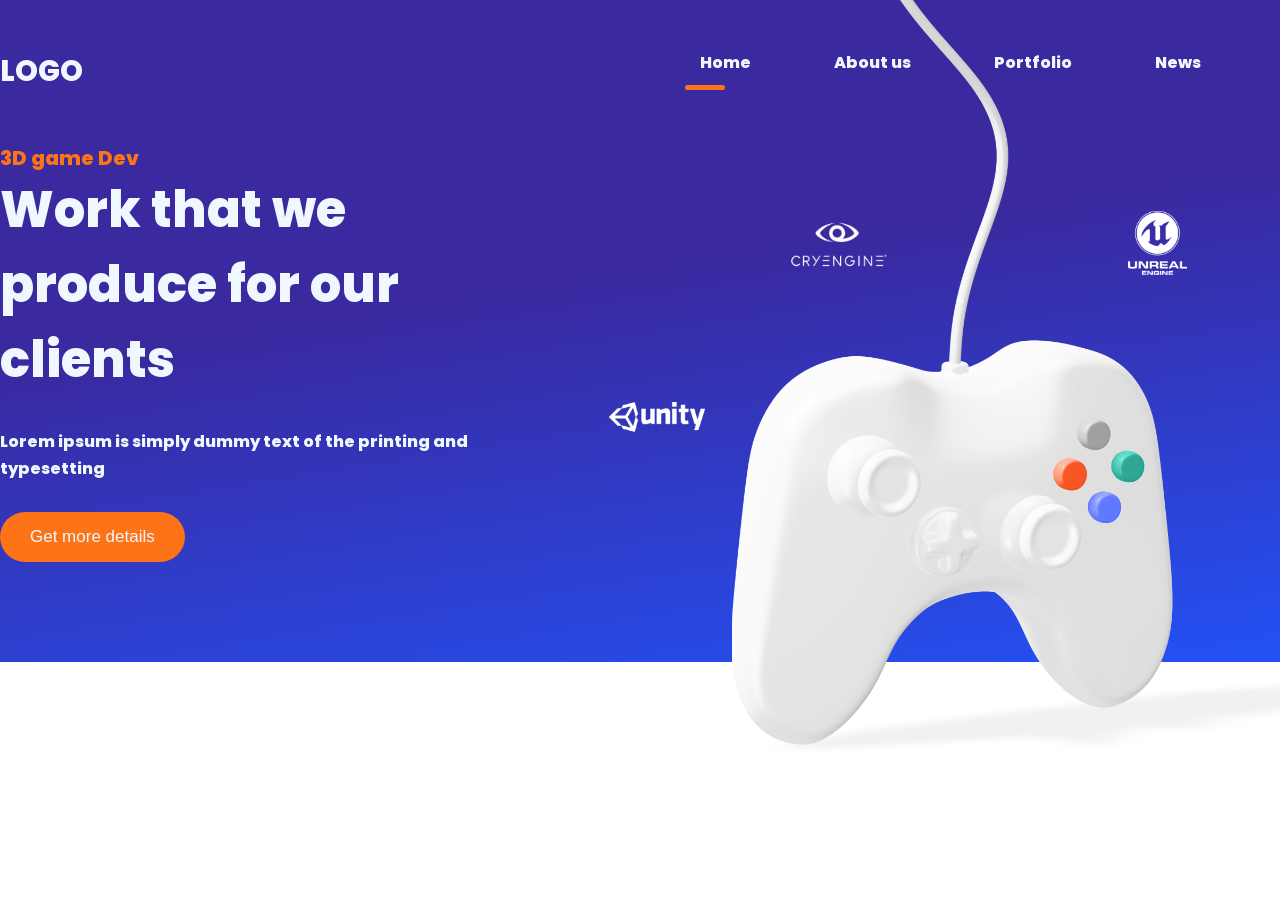
==== index.html @ d1fc51b1 "Gaming website rep" ====
<!DOCTYPE html>
<html lang="en">
<head>
    <meta charset="UTF-8">
    <meta name="viewport" content="width=device-width, initial-scale=1.0">
    <title>Games</title>
    <link rel="stylesheet" href="style/style.css">
</head>
<body>
    <div class="wrapper">
    <header class="container">
        <span class="logo"> logo </span>
        <nav>
            <ul>
                <li class="active"><a href="#">Home</a></li>
                <li><a href="#">About us</a></li>
                <li><a href="#">Portfolio</a></li>
                <li><a href="#">News </a></li>
                <li class="btn"><a href="#">Contacts</a></li>
            </ul>
        </nav>
    </header>

    <div class="hero container">
        <div class="hero--info">
            <h2>3D game Dev</h2>
            <h1>Work that we produce for our clients</h1>
            <p>Lorem ipsum is simply dummy text of the printing and typesetting</p>
            <button class="btn">Get more details</button>
        </div>
        <img src="style/img/joystick.svg" alt="">
    </div>
    </div>
</body>
</html>
---- style/style.css ----
@font-face {
  font-family: "Poppins";
  src: url("/style/fonts/Poppins-ExtraBold.ttf") format("woff2"),
       url("/style/fonts/Poppins-ExtraBold.ttf") format("woff");
}


* {
    margin: 0;
    padding: 0;
}

body {
    font-family: 'Poppins', sans-serif;
    font-weight: 400;
    color: aliceblue;
}

a {
    text-decoration: none;
}

img {
    max-width: 100%;
}

.wrapper {
    background: linear-gradient(171deg,rgba(58, 41, 159, 1) 43%, rgba(35, 81, 245, 1) 100%);
    width: 100%;
}

.container {
    width: 1400px;
    margin: 0 auto;
}

header {
    padding: 50px 0;
}

header .logo {
    text-transform: uppercase;
    font-size: 29px;
    font-weight: 800;
}

header nav {
    float: right;
    width: 50%;
}

header nav ul {
    list-style: none;
    display: flex;
    justify-content: space-between;
    z-index: 2;
    position: relative;
}

header nav ul li a {
    color: aliceblue;
}

header nav ul li.active::after {
    content: '';
    display: block;
    width: 40px;
    height: 5px;
    background: #fd7418;
    border-radius: 10px;
    position: relative;
    top: 10px;
    right: 15px;
}

header nav ul li:not(.active):not(.btn) a:hover {
    border-bottom: 5px solid #fd7418;
}

header nav ul li.btn a {
    background: #fd7418;
    padding: 9px 17px;
    border-radius: 5px;
    transition: all 350ms ease;
}

header nav ul li.btn a:hover {
    background: #b44901;
}

.hero {
    padding-bottom: 100px;
    position: relative;
    z-index: 1;
}

.hero--info {
    width: 530px;
}

.hero--info h2 {
    color: #fd7418;
    font-size: 20px;
    font-weight: 600;
}

.hero--info h1 {
    font-size: 50px;
    font-weight: 600;
}

.hero--info p {
    line-height: 170%;
    font-weight: 500;
    margin: 30px 0;
}

.hero--info .btn {
    background: #fd7418;
    color: aliceblue;
    border-radius: 50px;
    padding: 15px 30px;
    border: none;
    transition: all 500ms ease;
    font-size: 17px;
}

.hero--info .btn:hover {
    cursor: pointer;
    transform: scale(1.1);
}

.hero img {
    position: absolute;
    top: -150px;
    right: 0;
}
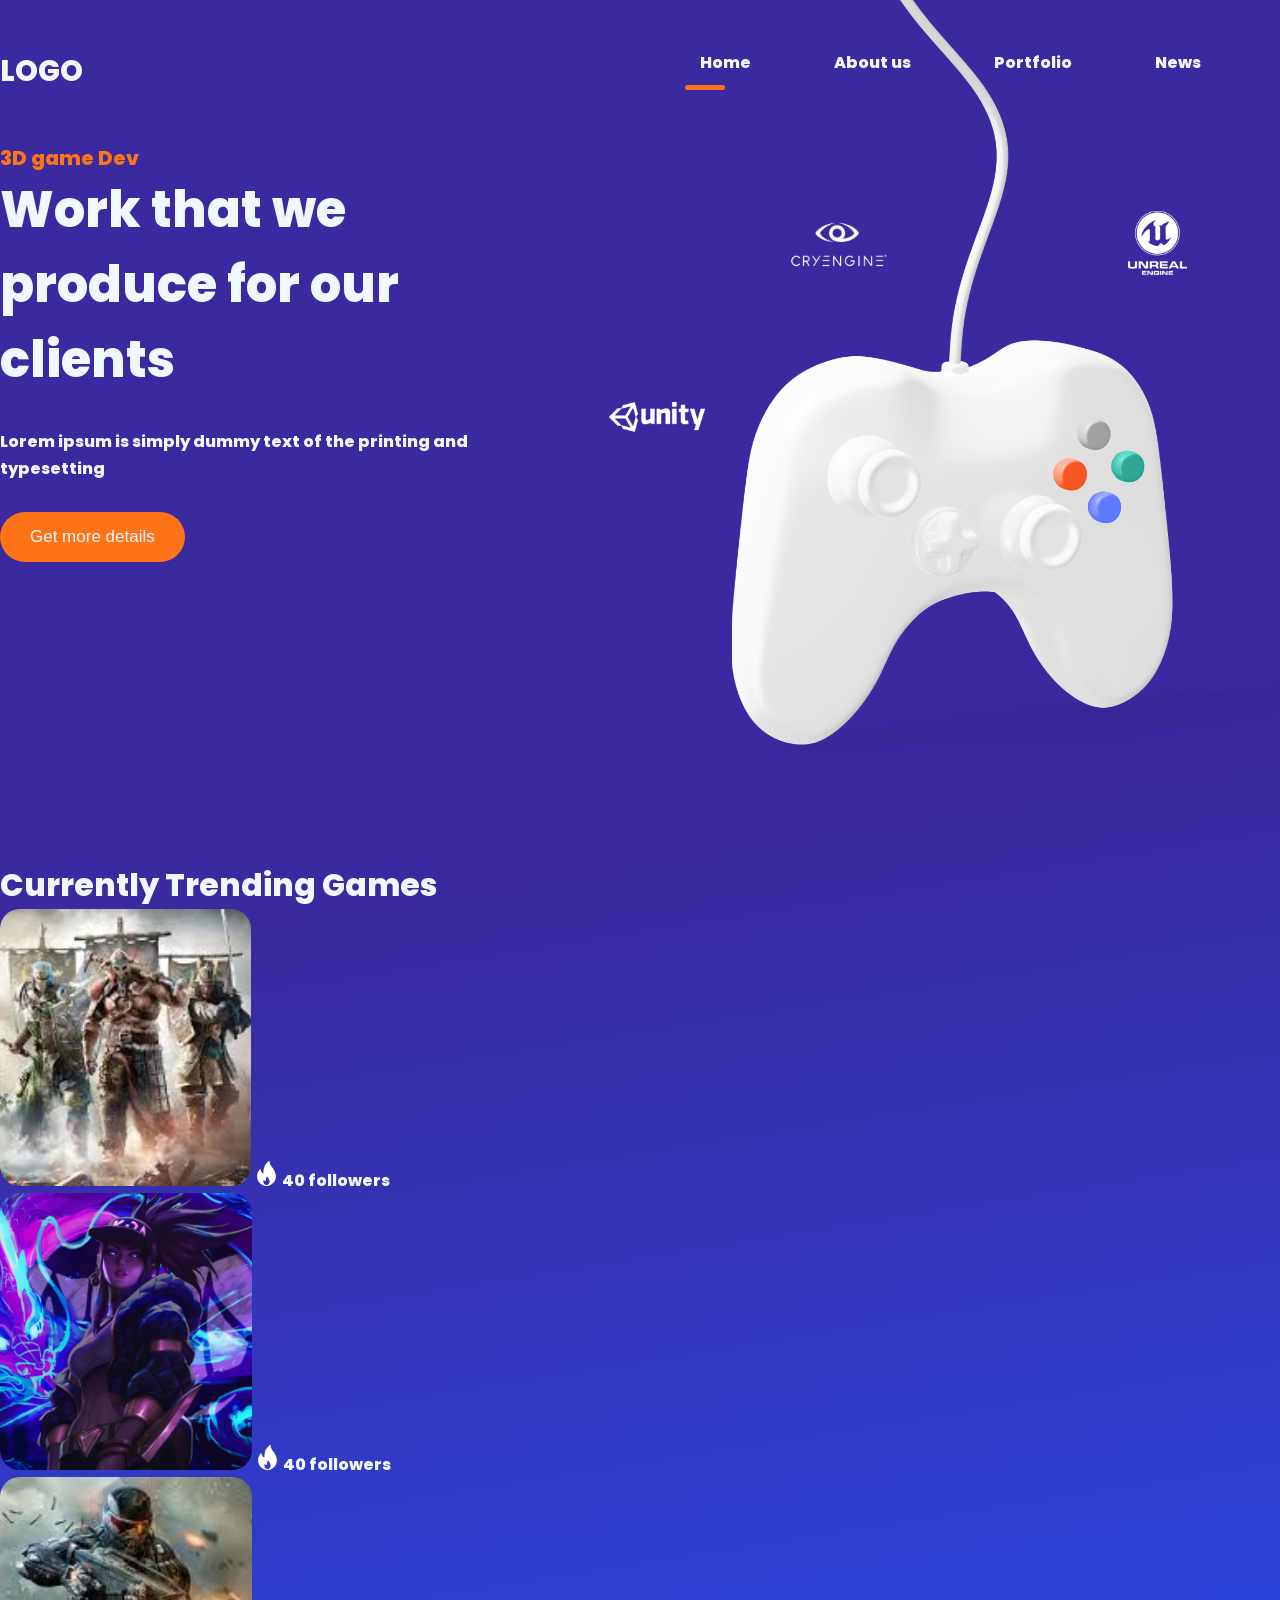
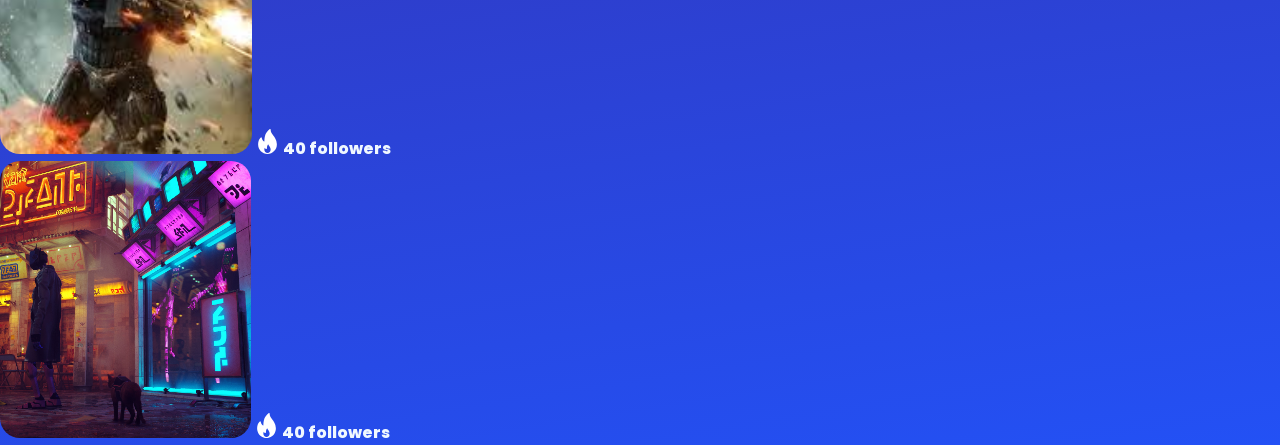
==== commit 160e13c4: "добавила вторую секцию с карточками игр" ====
--- a/index.html
+++ b/index.html
@@ -30,6 +30,30 @@
         </div>
         <img src="style/img/joystick.svg" alt="">
     </div>
+
+    <div class="container trending">
+        <a href="#" class="see-all"> SEE ALL</a>
+        <h3>Currently Trending Games</h3>
+
+        <div class="games">
+            <div class="block">
+                <img src="style/img/Rectangle 23.svg" alt="">
+                <span><img src="style/img/fire 1.svg" alt=""> 40 followers</span>
+            </div>
+            <div class="block">
+                <img src="style/img/Rectangle 24.svg" alt="">
+                <span><img src="style/img/fire 1.svg" alt=""> 40 followers</span>
+            </div>
+            <div class="block">
+                <img src="style/img/Rectangle 25.svg" alt="">
+                <span><img src="style/img/fire 1.svg" alt=""> 40 followers</span>
+            </div>
+            <div class="block">
+                <img src="style/img/Rectangle 26.svg" alt="">
+                <span><img src="style/img/fire 1.svg" alt=""> 40 followers</span>
+            </div>
+        </div>
+    </div>
     </div>
 </body>
 </html>
--- a/style/style.css
+++ b/style/style.css
@@ -27,6 +27,7 @@
 .wrapper {
     background: linear-gradient(171deg,rgba(58, 41, 159, 1) 43%, rgba(35, 81, 245, 1) 100%);
     width: 100%;
+    
 }
 
 .container {
@@ -134,4 +135,24 @@
     position: absolute;
     top: -150px;
     right: 0;
+}
+
+/*секция с карточками игр*/
+
+.trending {
+    padding-top: 200px;
+}
+
+.trending h3 {
+    font-weight: 600;
+    font-size: 31px;
+}
+
+.trending .see-all {
+    color: aliceblue;
+    background: #25211D;
+    border-radius: 5px;
+    padding: 12px 23px;
+    float: right;
+    display: block;
 }
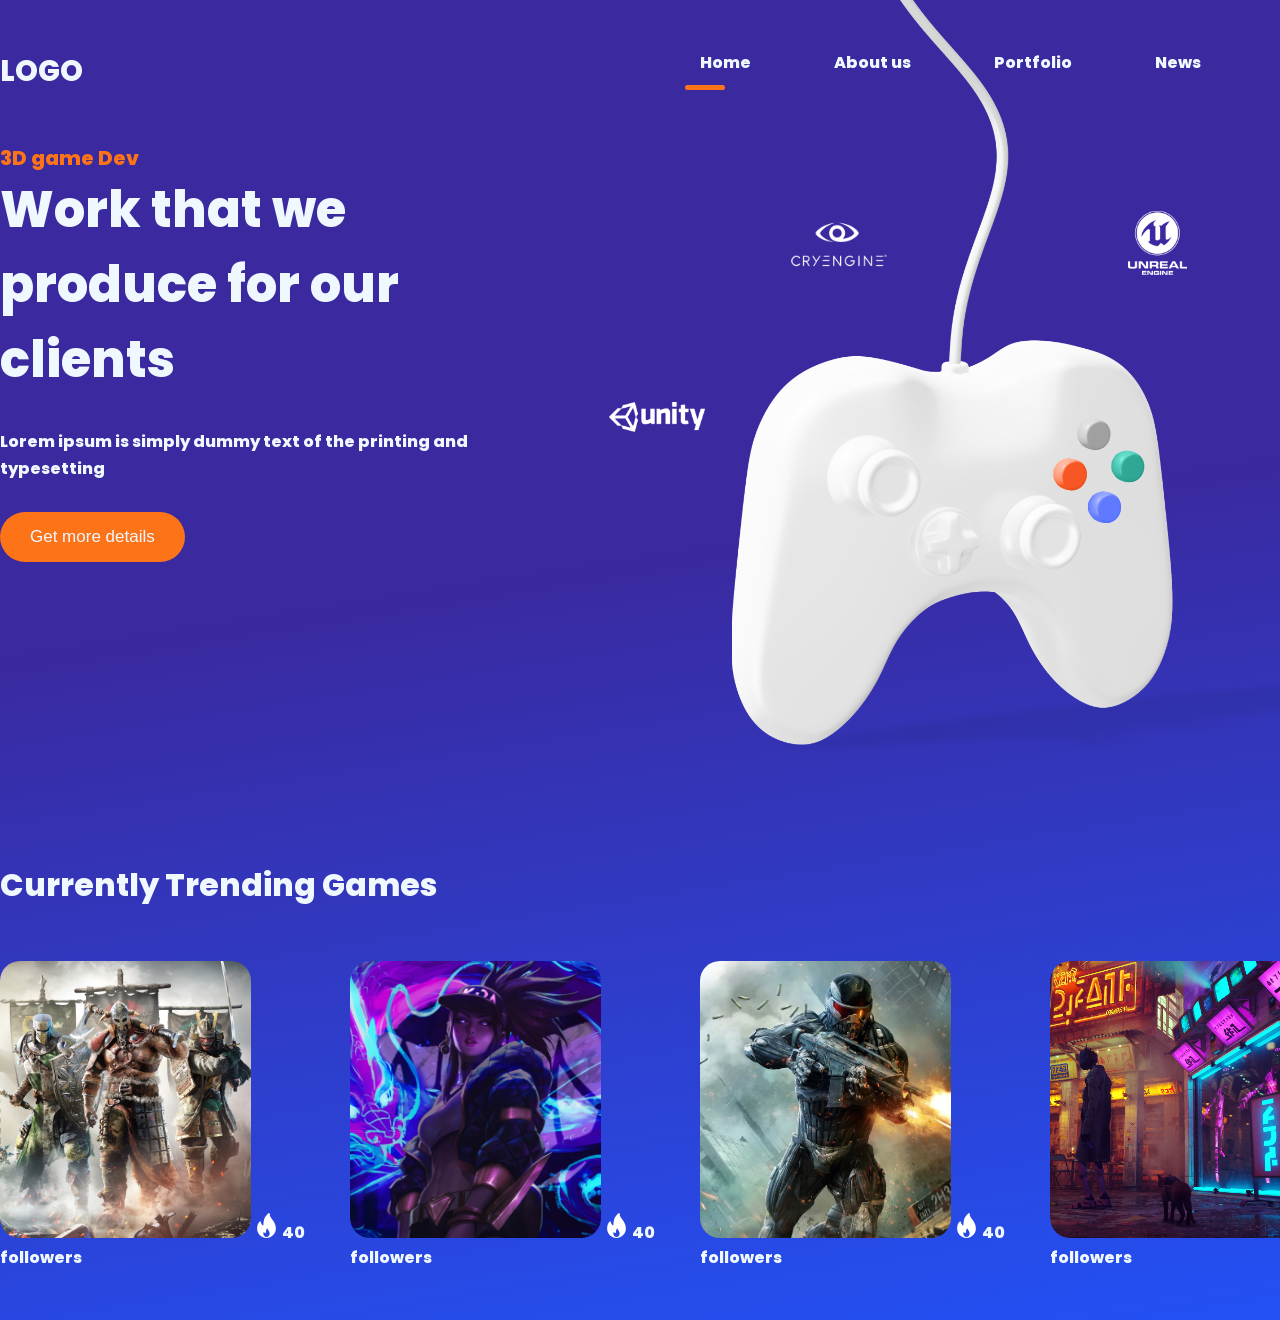
==== commit 224daac4: "заменила два изображения на качественные, задала фиксированый размер имг. сделала кнопку полупрозрач" ====
--- a/index.html
+++ b/index.html
@@ -37,19 +37,19 @@
 
         <div class="games">
             <div class="block">
-                <img src="style/img/Rectangle 23.svg" alt="">
+                <img src="style/img/for-honor-video-game-new-5k-ih-2932x2932.jpg" alt="" class="images">
                 <span><img src="style/img/fire 1.svg" alt=""> 40 followers</span>
             </div>
             <div class="block">
-                <img src="style/img/Rectangle 24.svg" alt="">
+                <img src="style/img/Rectangle 24.svg" alt=" "class="images">
                 <span><img src="style/img/fire 1.svg" alt=""> 40 followers</span>
             </div>
             <div class="block">
-                <img src="style/img/Rectangle 25.svg" alt="">
+                <img src="style/img/i.png" alt="" class="images">
                 <span><img src="style/img/fire 1.svg" alt=""> 40 followers</span>
             </div>
             <div class="block">
-                <img src="style/img/Rectangle 26.svg" alt="">
+                <img src="style/img/Rectangle 26.svg" alt="" class="images">
                 <span><img src="style/img/fire 1.svg" alt=""> 40 followers</span>
             </div>
         </div>
--- a/style/style.css
+++ b/style/style.css
@@ -1,7 +1,7 @@
 @font-face {
   font-family: "Poppins";
-  src: url("/style/fonts/Poppins-ExtraBold.ttf") format("woff2"),
-       url("/style/fonts/Poppins-ExtraBold.ttf") format("woff");
+  src: url("./fonts/Poppins-ExtraBold.ttf") format("truetype"),
+       url("./fonts/Poppins-ExtraBold.ttf") format("truetype");
 }
 
 
@@ -20,8 +20,15 @@
     text-decoration: none;
 }
 
-img {
+/*img {
     max-width: 100%;
+}*/
+
+.images {
+    width: 251px;
+    height: 277px;
+    object-fit: cover;
+    border-radius: 20px;
 }
 
 .wrapper {
@@ -150,9 +157,21 @@
 
 .trending .see-all {
     color: aliceblue;
-    background: #25211D;
-    border-radius: 5px;
+    background: rgba(255, 255, 255, 0.164);
+    border-radius: 9px;
     padding: 12px 23px;
     float: right;
     display: block;
+    transition: all 500ms;
+}
+
+.trending .see-all:hover {
+    transform: scale(1.1);
+}
+
+.trending .games {
+    display: flex;
+    justify-content: space-between;
+    width: 100%;
+    padding: 50px 0;
 }
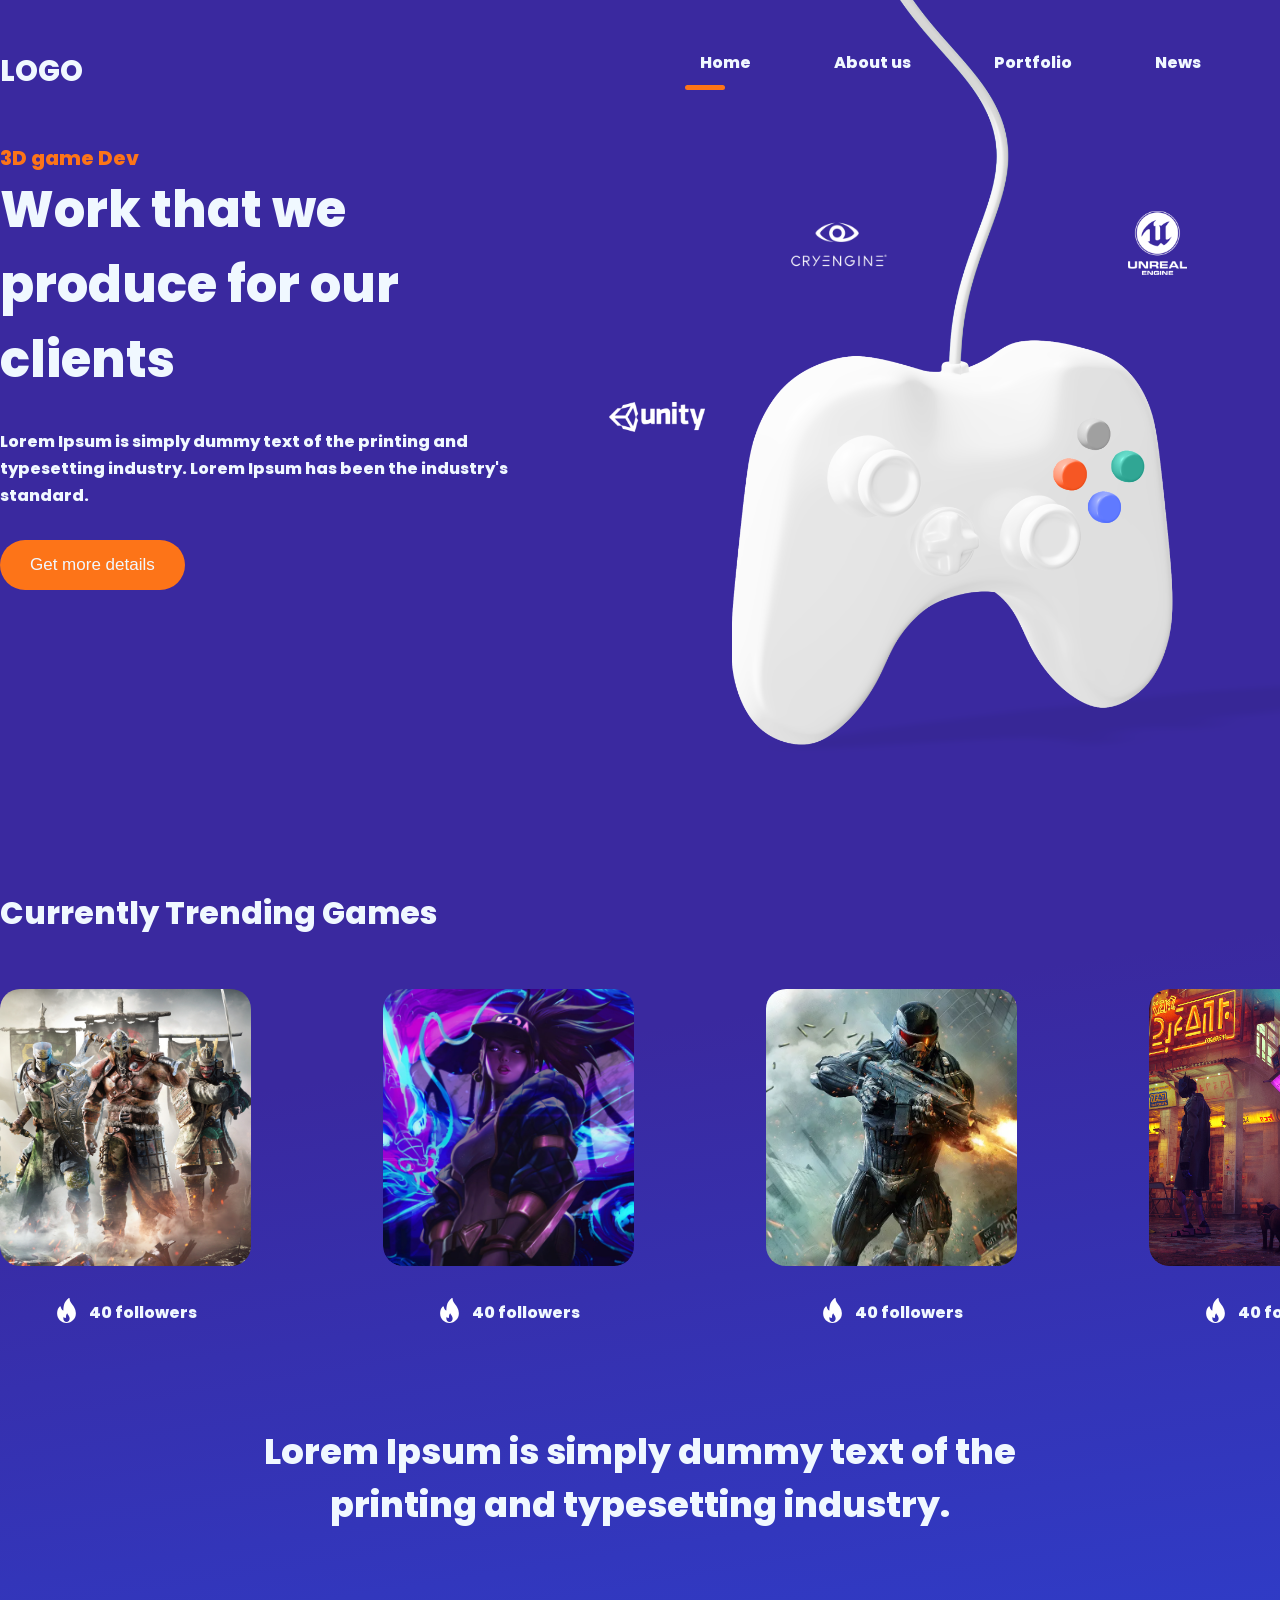
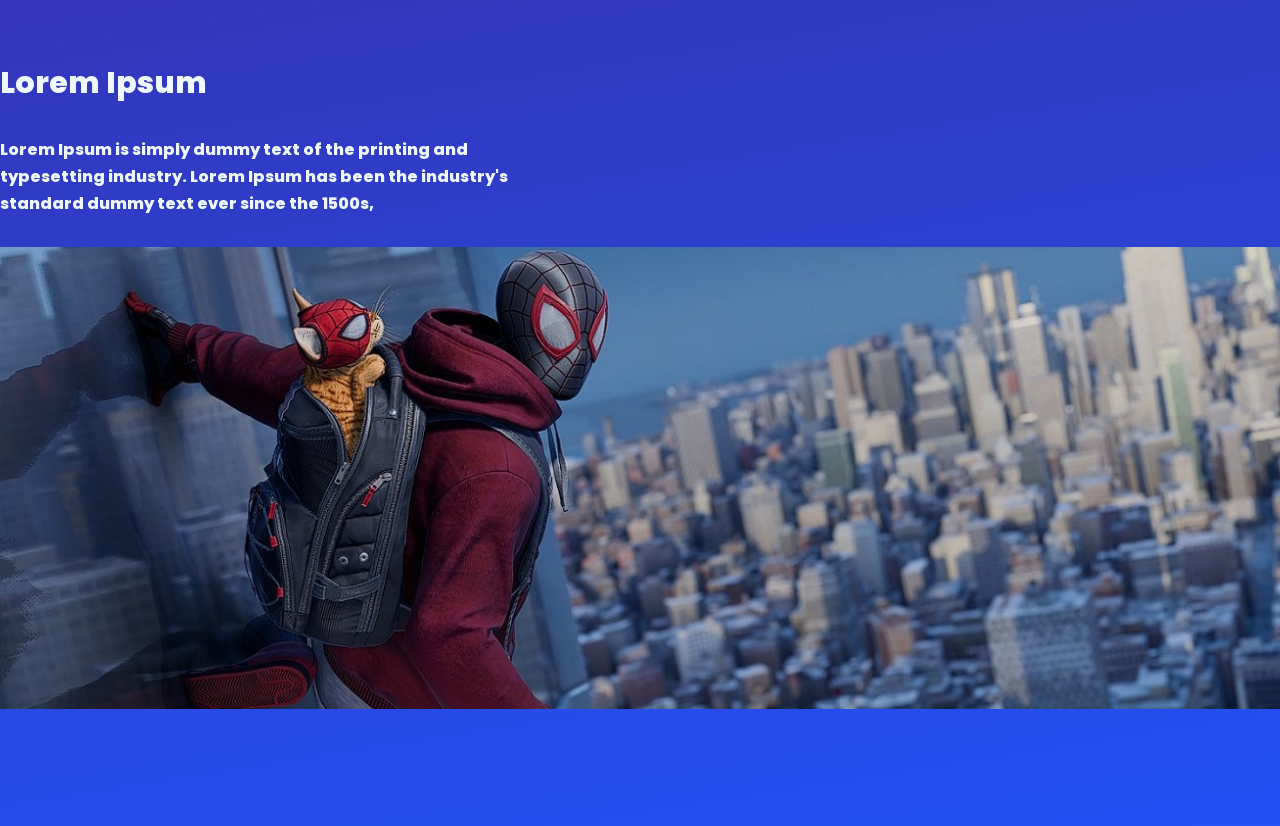
==== commit 06945820: "добавила секцию с большим изображением" ====
--- a/index.html
+++ b/index.html
@@ -25,7 +25,7 @@
         <div class="hero--info">
             <h2>3D game Dev</h2>
             <h1>Work that we produce for our clients</h1>
-            <p>Lorem ipsum is simply dummy text of the printing and typesetting</p>
+            <p>Lorem Ipsum is simply dummy text of the printing and typesetting industry. Lorem Ipsum has been the industry's standard.</p>
             <button class="btn">Get more details</button>
         </div>
         <img src="style/img/joystick.svg" alt="">
@@ -54,6 +54,16 @@
             </div>
         </div>
     </div>
+
+    <div class="container big-text">
+        <p>Lorem Ipsum is simply dummy text of the printing and typesetting industry.</p>
+    </div>
+
+    <div class="container banner">
+        <h3>Lorem Ipsum</h3>
+        <p>Lorem Ipsum is simply dummy text of the printing and typesetting industry. Lorem Ipsum has been the industry's standard dummy text ever since the 1500s,</p>
+        <img src="style/img/484778_HZEhsL5qXp_spider.jpg" alt="">
+    </div>
     </div>
 </body>
 </html>
--- a/style/style.css
+++ b/style/style.css
@@ -174,4 +174,48 @@
     justify-content: space-between;
     width: 100%;
     padding: 50px 0;
+}
+
+.trending .games span {
+    display: block;
+    text-align: center;
+    margin-top: 20px;
+}
+
+.trending .games span img{
+    position: relative;
+    top: 5px;
+    margin-right: 7px;
+}
+
+.big-text {
+    padding: 50px 0;
+    font-size: 35px;
+    font-weight: 600;
+    text-align: center;
+    width: 800px;
+}
+
+.banner {
+    padding: 80px 0;
+}
+
+.banner h3 {
+    font-size: 30px;
+    font-weight: 600;
+    margin-bottom: 30px;
+}
+
+.banner p {
+    line-height: 170%;
+    margin-bottom: 30px;
+    width: 550px;
+}
+
+.banner img {
+    width: 100%;
+    height: 462px;
+    object-fit: cover;
+    margin-bottom: 30px;
+    object-position: center 17%;
 }
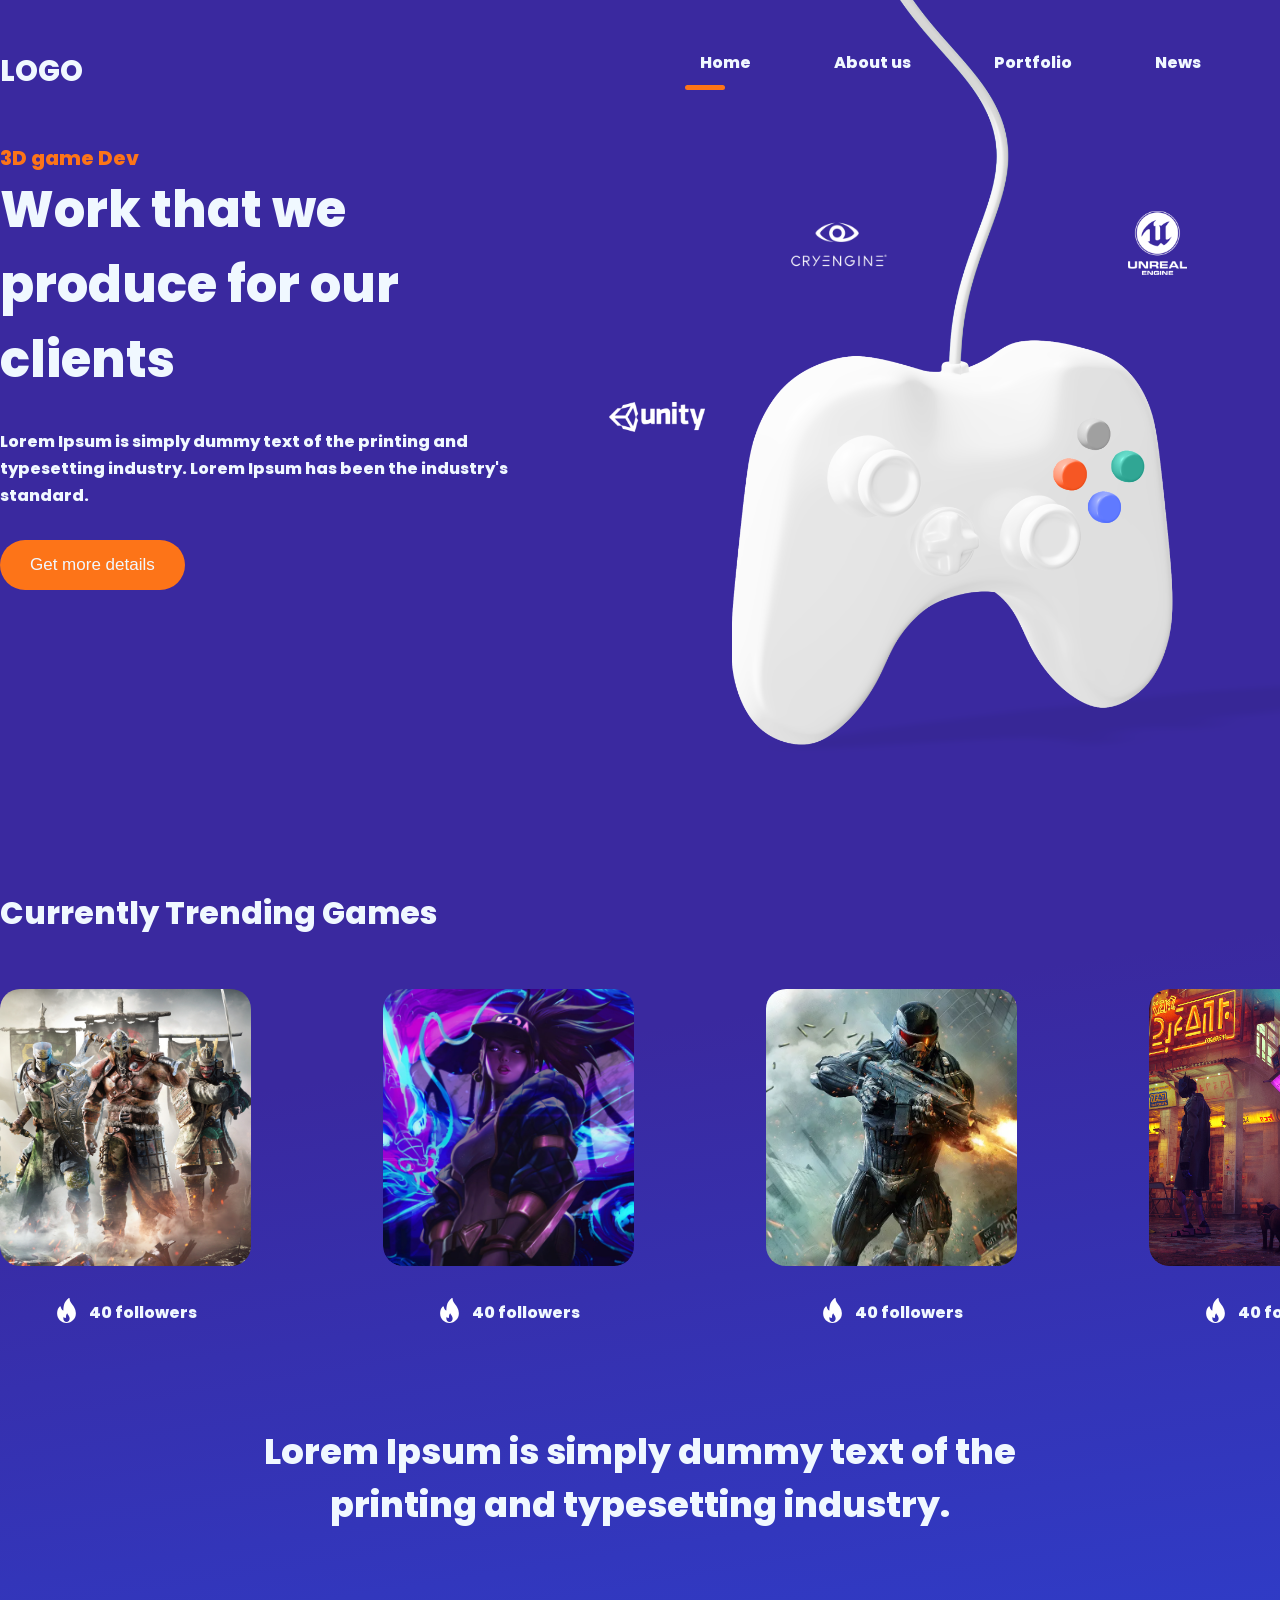
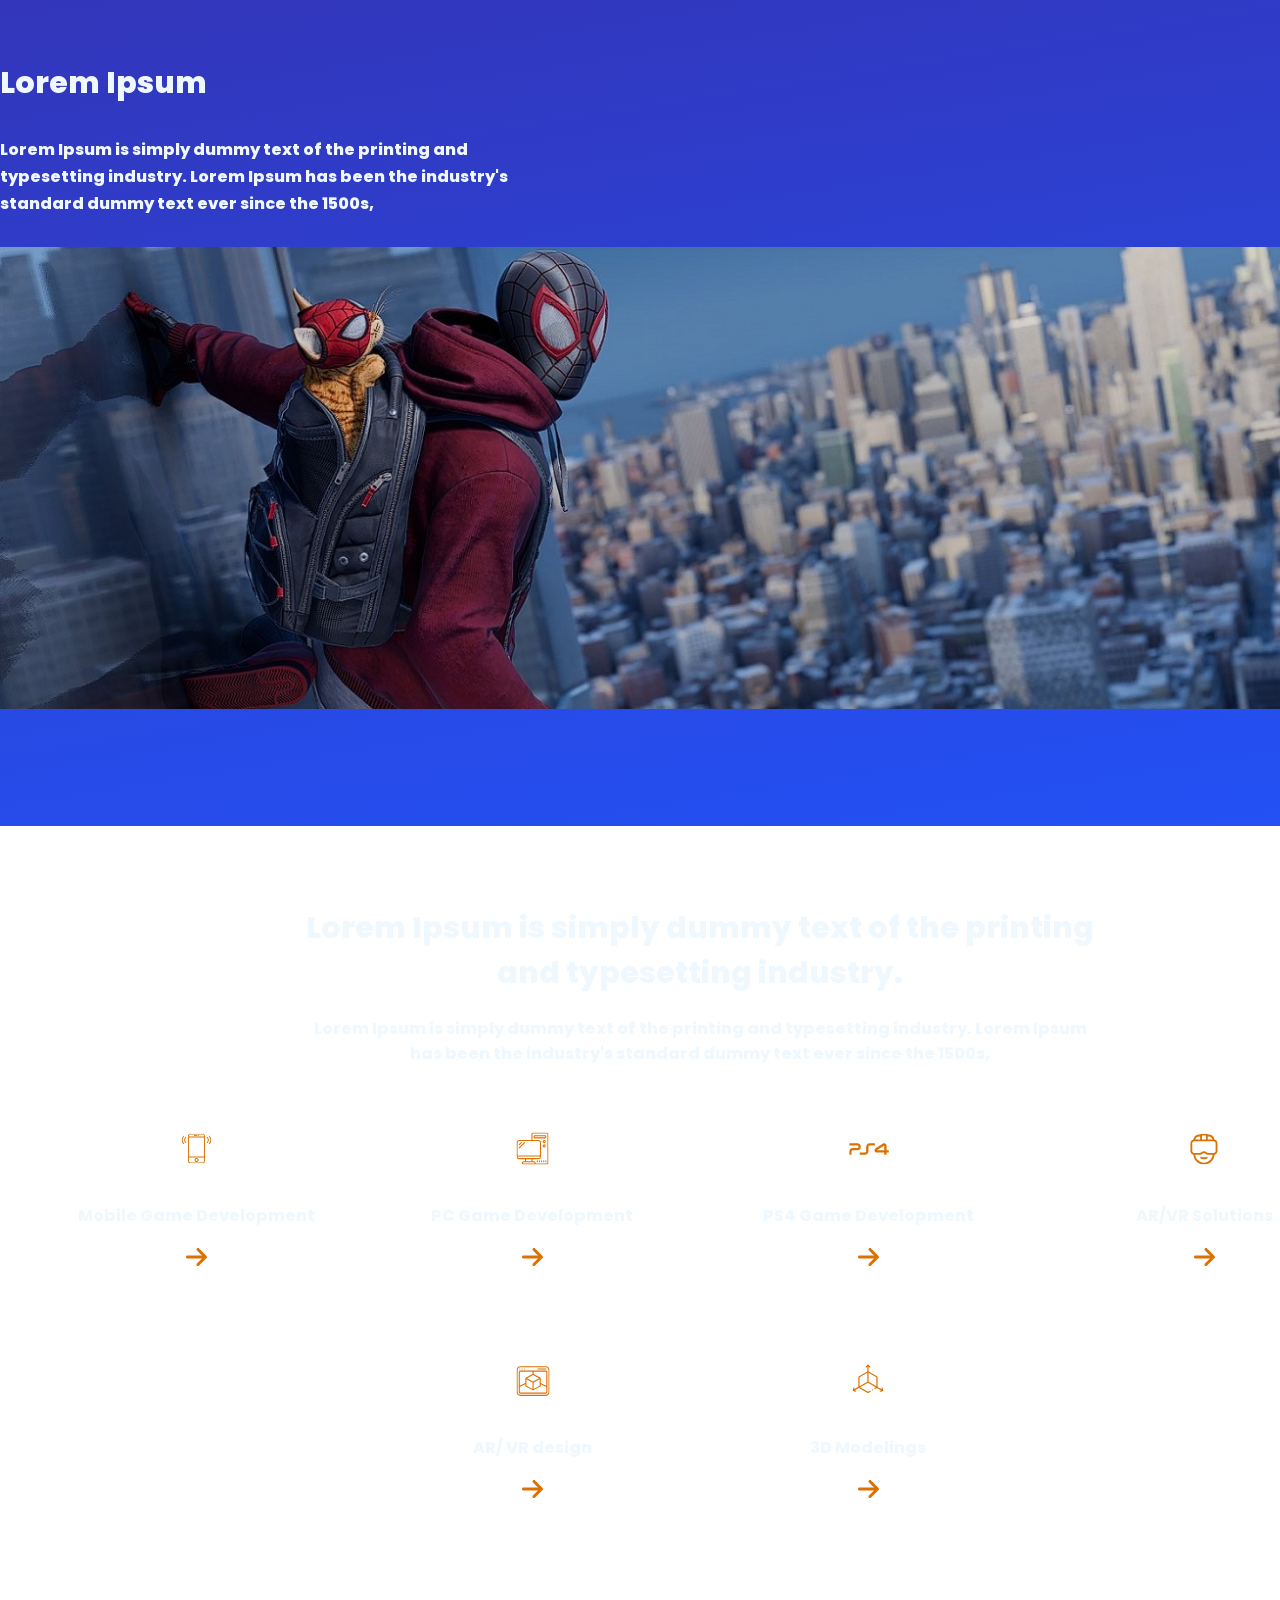
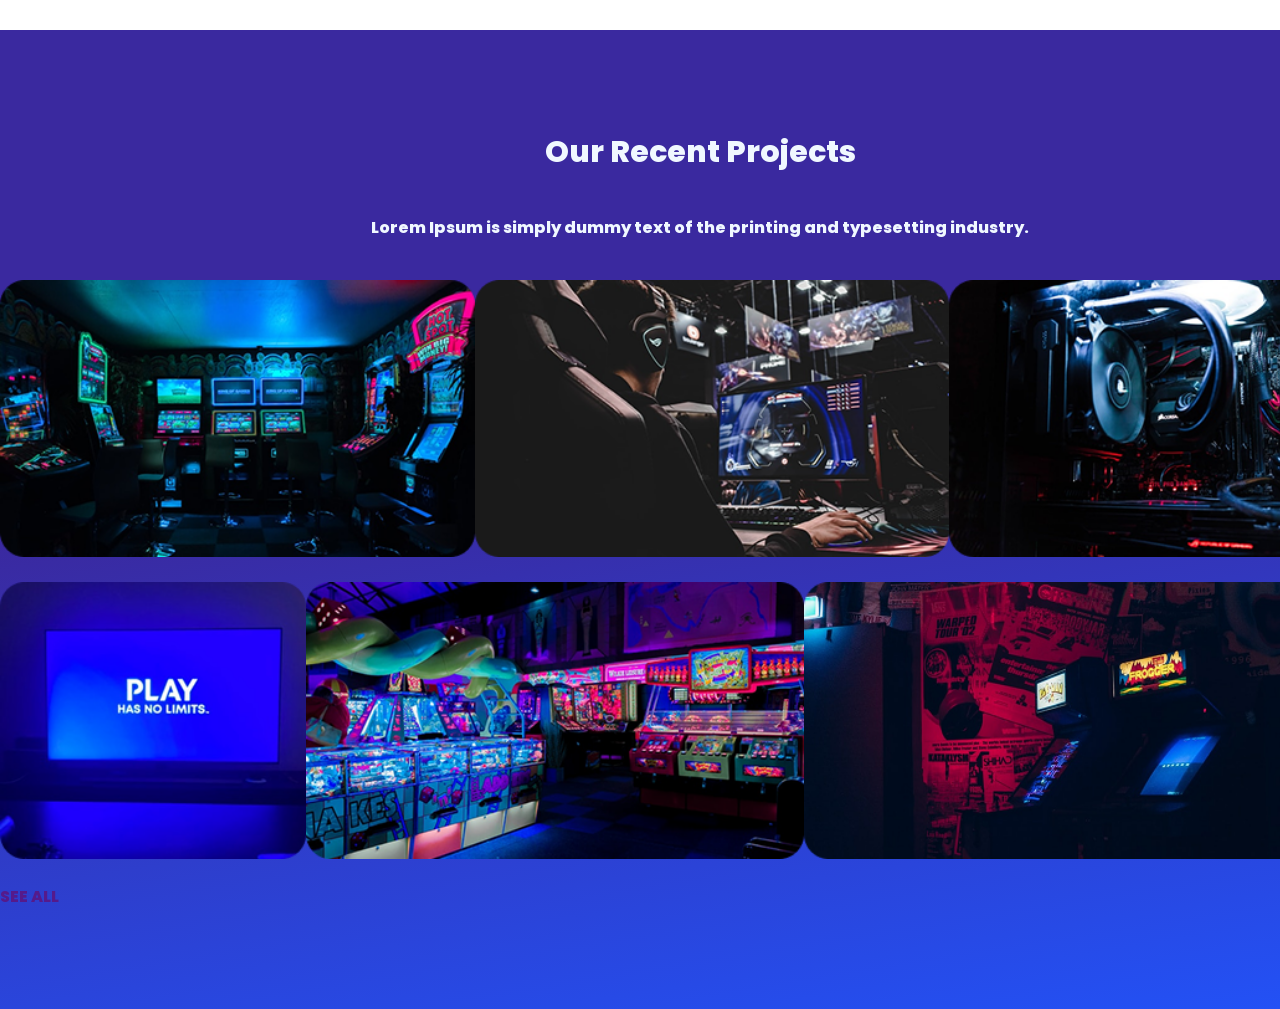
==== commit eb572554: "сделала секцию с картинками в два ряда, но что-то пошло не так. завтра буду исправлять" ====
--- a/index.html
+++ b/index.html
@@ -65,5 +65,61 @@
         <img src="style/img/484778_HZEhsL5qXp_spider.jpg" alt="">
     </div>
     </div>
+    <div class="features">
+        <div class="container">
+            <h3>Lorem Ipsum is simply dummy text of the printing and typesetting industry.</h3>
+            <p>Lorem Ipsum is simply dummy text of the printing and typesetting industry. Lorem Ipsum has been the industry's standard dummy text ever since the 1500s,</p>
+            <div class="info">
+                <div class="block">
+                    <img src="style/img/Group 48.svg" alt="">
+                    <p>Mobile Game Development</p>
+                    <img src="style/img/Group.svg" alt="">
+                </div>
+                <div class="block">
+                    <img src="style/img/Group 49.svg" alt="">
+                    <p>PC Game Development</p>
+                    <img src="style/img/Group.svg" alt="">
+                </div>
+                <div class="block">
+                    <img src="style/img/Group 50.svg" alt="">
+                    <p>PS4 Game Development</p>
+                    <img src="style/img/Group.svg" alt="">
+                </div>
+                <div class="block">
+                    <img src="style/img/Group 51.svg" alt="">
+                    <p>AR/VR Solutions</p>
+                    <img src="style/img/Group.svg" alt="">
+                </div>
+                <div class="block">
+                    <img src="style/img/Group 52.svg" alt="">
+                    <p>AR/ VR design</p>
+                    <img src="style/img/Group.svg" alt="">
+                </div>
+                <div class="block">
+                    <img src="style/img/Group 53.svg" alt="">
+                    <p>3D Modelings</p>
+                    <img src="style/img/Group.svg" alt="">
+                </div>
+            </div>
+        </div>
+    </div>
+
+    <div class="wrapper">
+        <div class="container projects">
+            <h3>Our Recent Projects</h3>
+            <p>Lorem Ipsum is simply dummy text of the printing and typesetting industry. </p>
+            <div class="images">
+                <img src="style/img/Rectangle 15.png" alt="">
+                <img src="style/img/Rectangle 16.png" alt="">
+                <img src="style/img/Rectangle 17.png" alt="">
+            </div>
+            <div class="images">
+                <img src="style/img/Rectangle 19.png" alt="">
+                <img src="style/img/Rectangle 18.png" alt="">
+                <img src="style/img/Rectangle 20.png" alt="">
+            </div>
+            <a href="" class="see-all">SEE ALL</a>
+        </div>
+    </div>
 </body>
 </html>
--- a/style/style.css
+++ b/style/style.css
@@ -218,4 +218,59 @@
     object-fit: cover;
     margin-bottom: 30px;
     object-position: center 17%;
+}
+
+.features {
+    background: url(./img/Rectangle\ 5.png) no-repeat center center fixed;
+    background-size: cover;
+    padding: 80px 0;
+}
+
+.features h3,
+.features p {
+    margin-bottom: 20px;
+    text-align: center;
+    max-width: 800px;
+    margin-left: auto;
+    margin-right: auto;
+}
+
+.features h3 {
+    font-size: 30px;
+}
+
+.features .info {
+    display: flex;
+    justify-content: center;
+    flex-wrap: wrap;
+}
+
+.features .info .block {
+    text-align: center;
+    width: 20%;
+    margin: 30px 2%;
+}
+
+.features .info .block img {
+    margin-bottom: 15px;
+}
+
+.projects {
+    padding: 100px 0;
+}
+
+.projects h3 {
+    font-size: 30px;
+    text-align: center;
+}
+
+.projects p {
+    margin: 40px 0;
+    text-align: center;
+}
+
+.projects .images {
+    display: flex;
+    justify-content: space-around;
+    margin-bottom: 25px;
 }
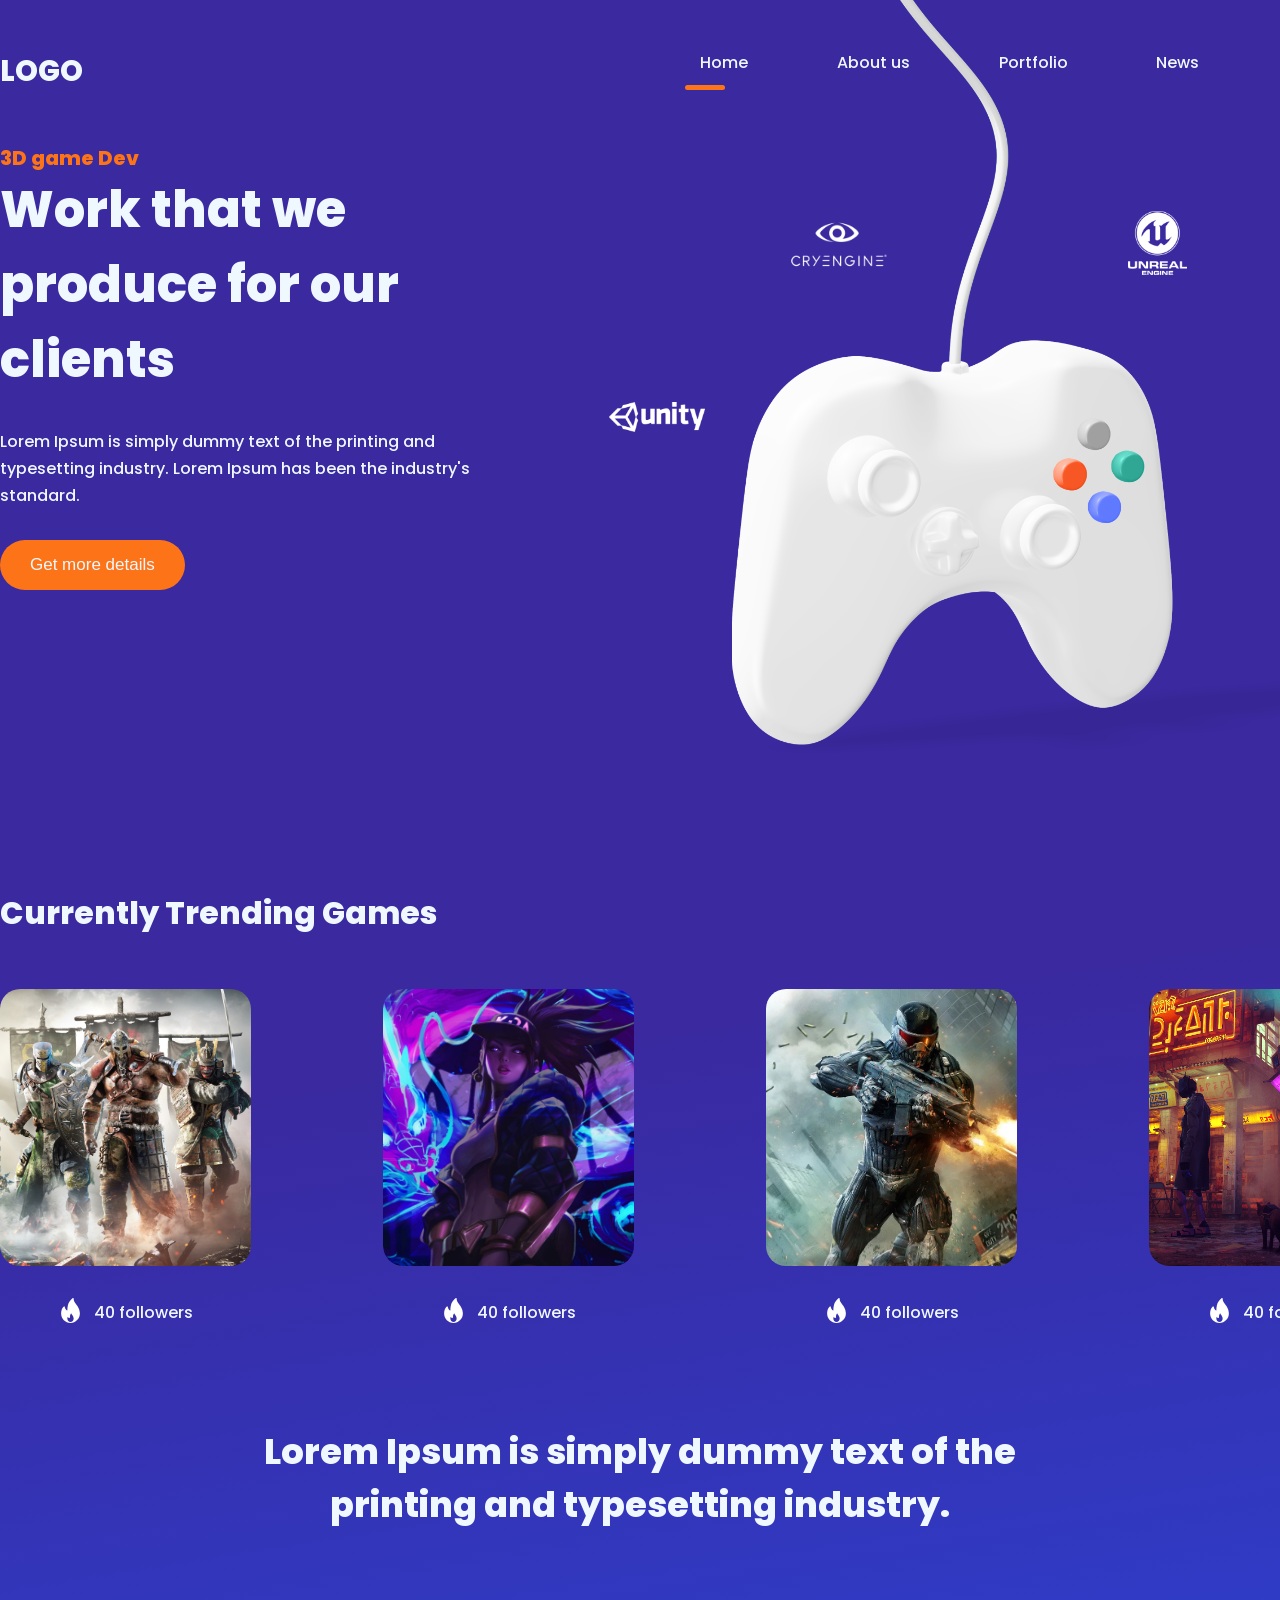
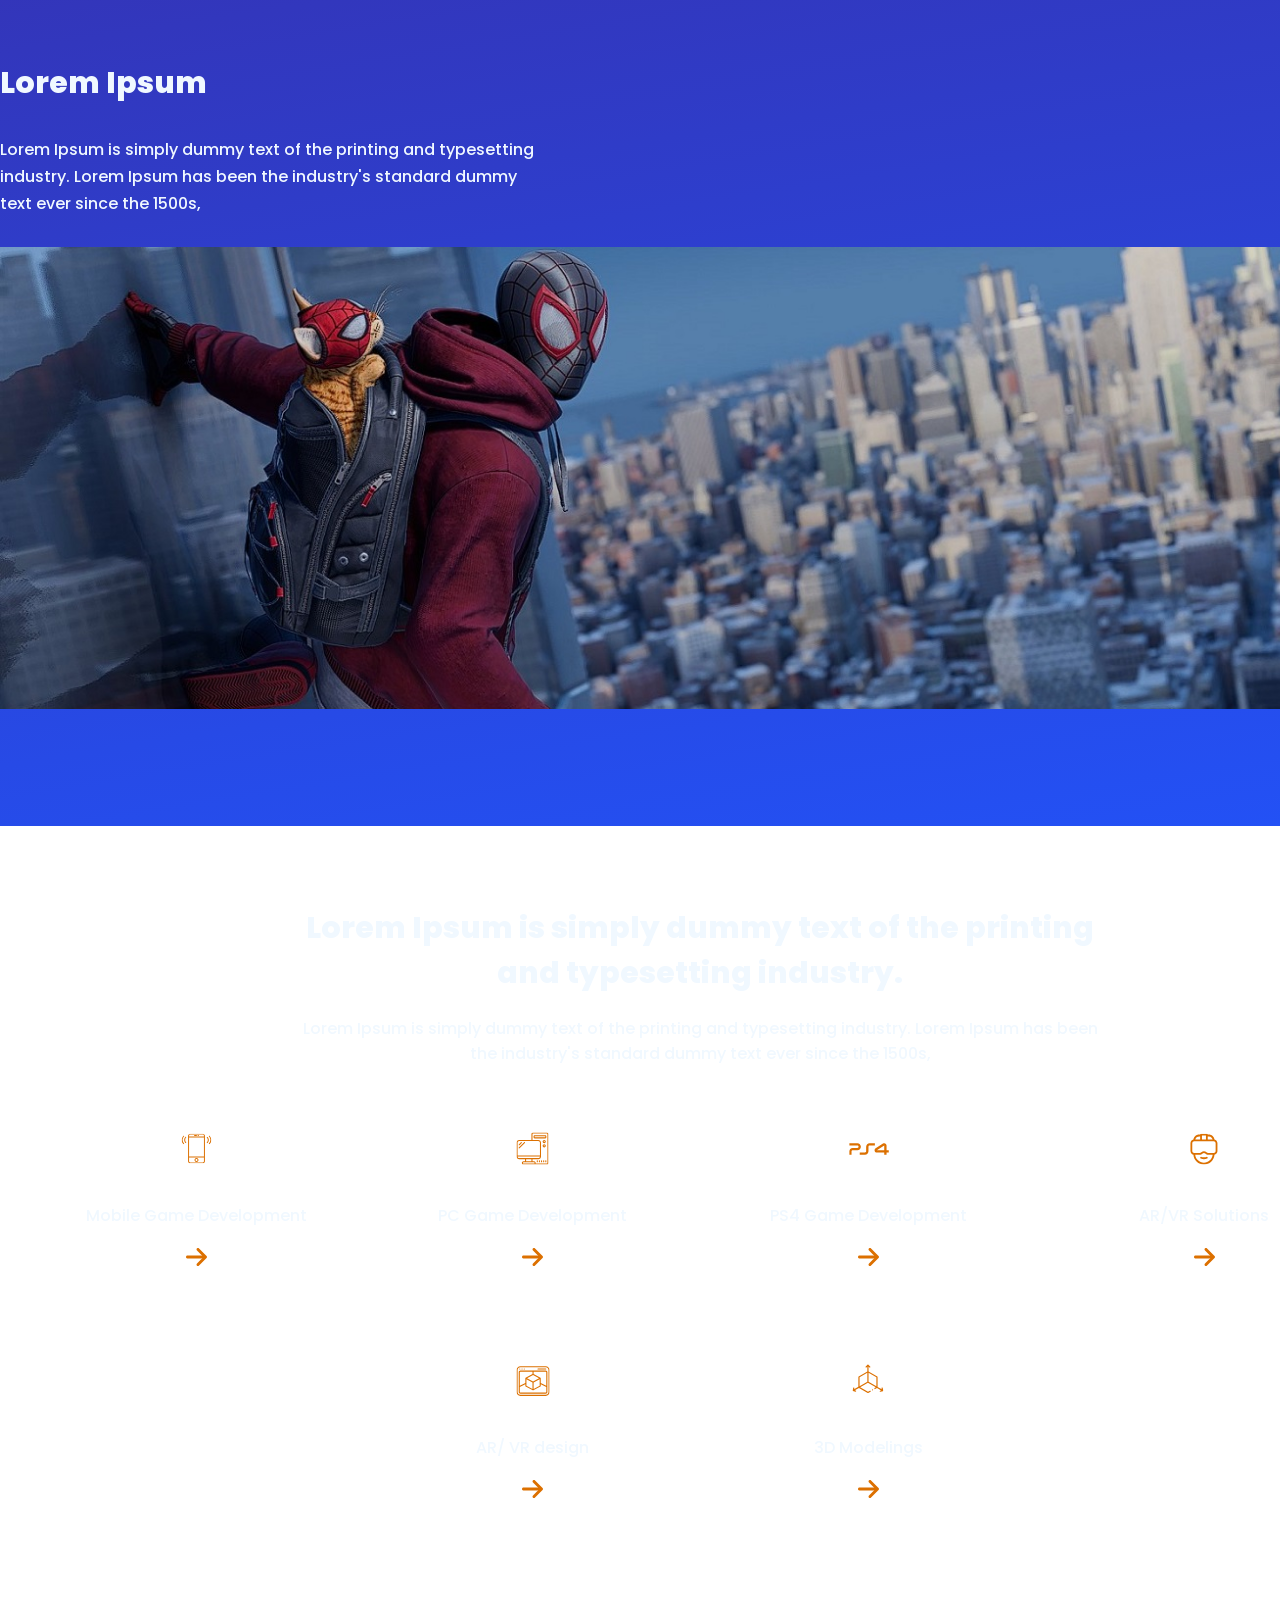
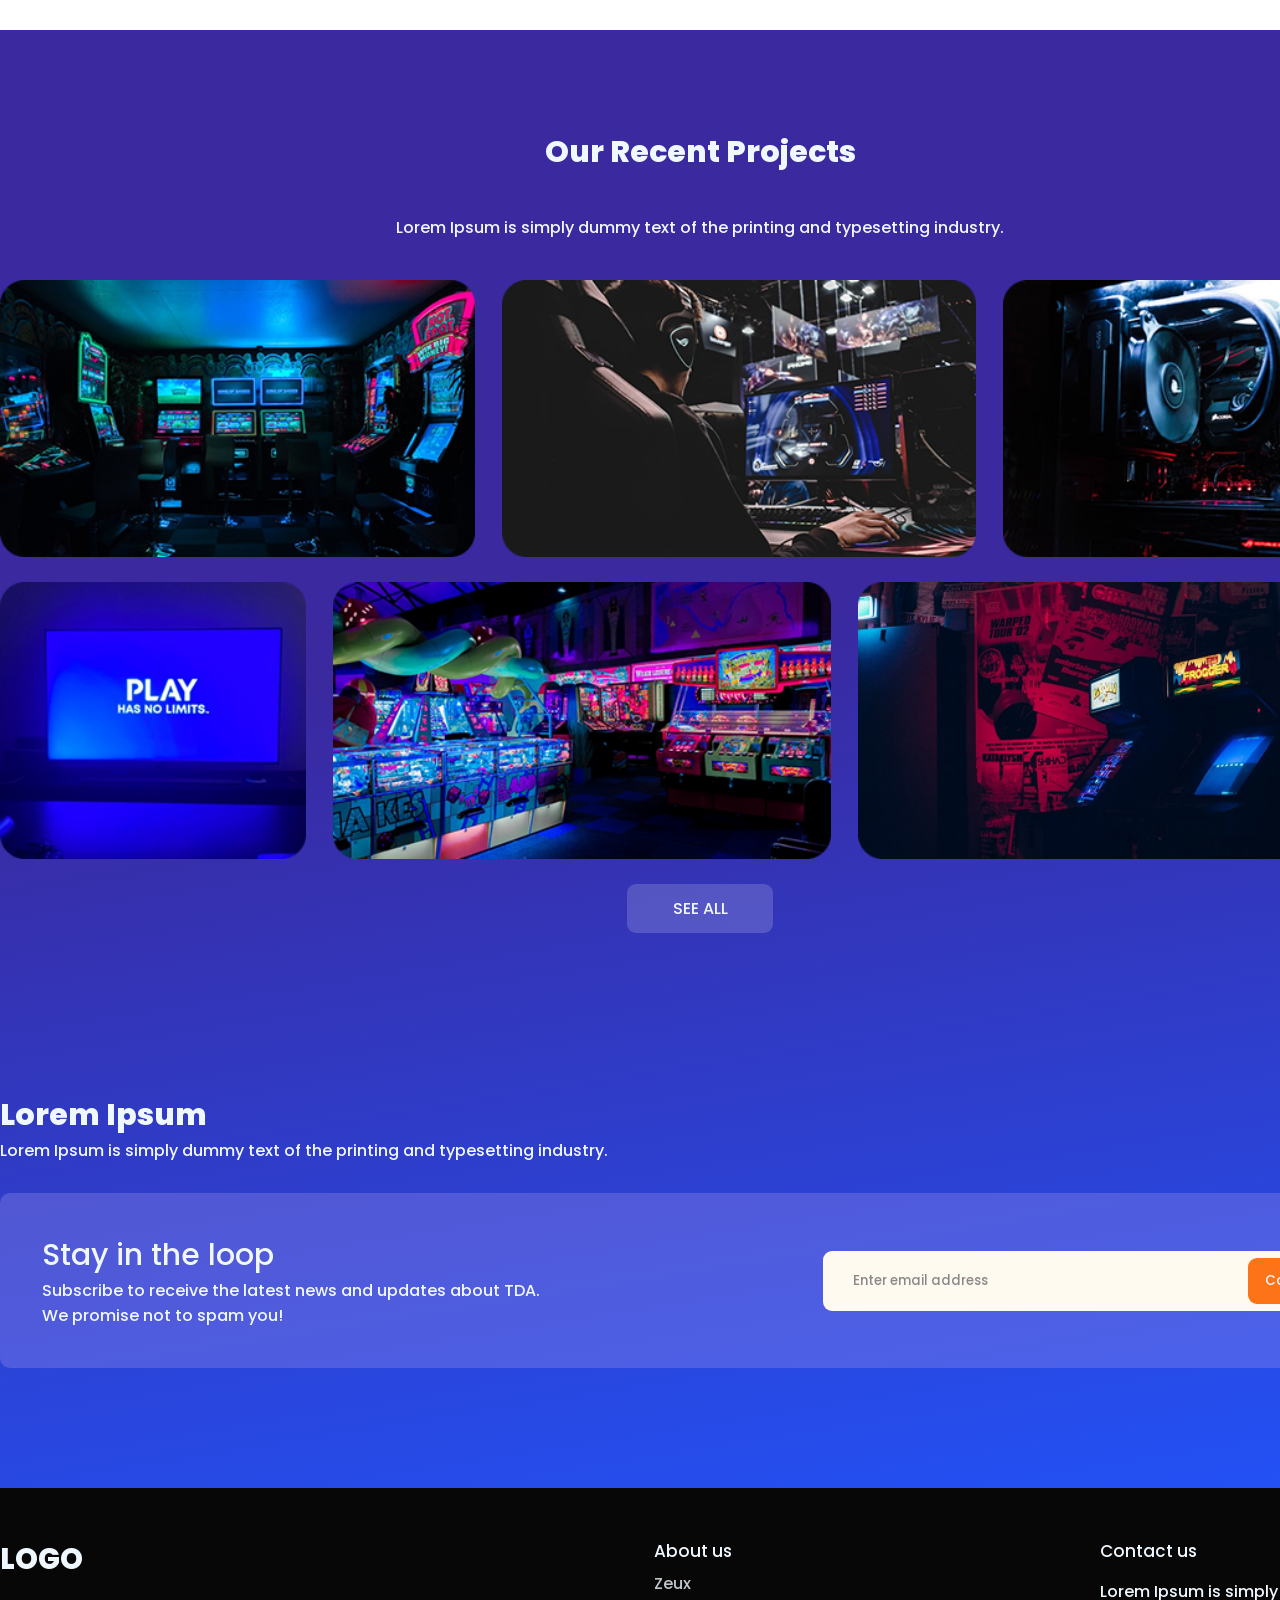
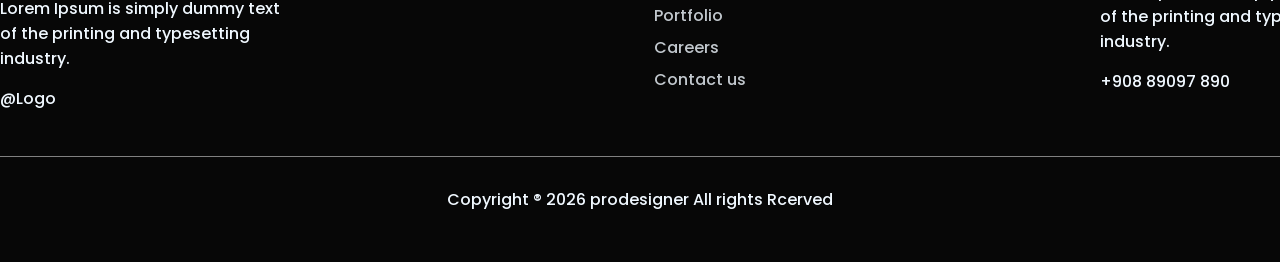
==== commit e63929b2: "закончила главную страницу" ====
--- a/index.html
+++ b/index.html
@@ -5,6 +5,7 @@
     <meta name="viewport" content="width=device-width, initial-scale=1.0">
     <title>Games</title>
     <link rel="stylesheet" href="style/style.css">
+    <script src="javaScript/main.js"></script>
 </head>
 <body>
     <div class="wrapper">
@@ -120,6 +121,47 @@
             </div>
             <a href="" class="see-all">SEE ALL</a>
         </div>
+
+        <div class="container email">
+            <h3>Lorem Ipsum</h3>
+            <p>Lorem Ipsum is simply dummy text of the printing and typesetting industry. </p>
+            <div class="block">
+                <div>
+                    <h4>Stay in the loop</h4>
+                    <p>Subscribe to receive the latest news and updates about TDA. We promise not to spam you! </p>
+                </div>
+                <div>
+                    <input type="email" id="emailField"  placeholder="Enter email address">
+                    <button onclick="checkEmail()">Continue</button>
+                </div>
+            </div>
+        </div>
     </div>
+
+    <footer>
+        <div class="blocks container">
+            <div>
+                <span class="logo">logo</span>
+                <p>Lorem Ipsum is simply dummy text of the printing and typesetting industry. </p>
+                <p>@Logo</p>
+            </div>
+            <div>
+                <h4>About us</h4>
+                <ul>
+                    <li>Zeux</li>
+                    <li>Portfolio</li>
+                    <li>Careers</li>
+                    <li>Contact us</li>
+                </ul>
+            </div>
+            <div>
+                <h4>Contact us</h4>
+                <p>Lorem Ipsum is simply dummy text of the printing and typesetting industry. </p>
+                <p>+908 89097 890</p>
+            </div>
+        </div>
+        <hr>
+        <p>Copyright ® 2026 prodesigner All rights Rcerved</p>
+    </footer>
 </body>
 </html>
--- a/style/style.css
+++ b/style/style.css
@@ -1,7 +1,13 @@
 @font-face {
   font-family: "Poppins";
-  src: url("./fonts/Poppins-ExtraBold.ttf") format("truetype"),
-       url("./fonts/Poppins-ExtraBold.ttf") format("truetype");
+    src: url("./fonts/Poppins-ExtraBold.ttf") format("truetype");
+    font-weight: 800
+}
+
+@font-face {
+    font-family: "Poppins";
+    src: url("./fonts/Poppins-Medium.ttf") format("truetype");
+    font-weight: 500;
 }
 
 
@@ -46,7 +52,8 @@
     padding: 50px 0;
 }
 
-header .logo {
+header .logo,
+footer .blocks .logo{
     text-transform: uppercase;
     font-size: 29px;
     font-weight: 800;
@@ -85,14 +92,16 @@
     border-bottom: 5px solid #fd7418;
 }
 
-header nav ul li.btn a {
+header nav ul li.btn a,
+ .email .block button {
     background: #fd7418;
     padding: 9px 17px;
     border-radius: 5px;
     transition: all 350ms ease;
 }
 
-header nav ul li.btn a:hover {
+header nav ul li.btn a:hover,
+.email .block button:hover {
     background: #b44901;
 }
 
@@ -155,7 +164,7 @@
     font-size: 31px;
 }
 
-.trending .see-all {
+.trending .see-all, .projects .see-all{
     color: aliceblue;
     background: rgba(255, 255, 255, 0.164);
     border-radius: 9px;
@@ -165,7 +174,7 @@
     transition: all 500ms;
 }
 
-.trending .see-all:hover {
+.trending .see-all:hover, .projects .see-all:hover {
     transform: scale(1.1);
 }
 
@@ -273,4 +282,115 @@
     display: flex;
     justify-content: space-around;
     margin-bottom: 25px;
+    gap: 27px;
+}
+
+.projects .see-all {
+    float: none;
+    width: 100px;
+    text-align: center;
+    margin: 0 auto;
+}
+
+.email {
+    padding-bottom: 120px;
+}
+
+.email h3 {
+    margin-top: 60px;
+    font-size: 30px;
+}
+
+.email .block {
+    background: rgba(163, 150, 236, 0.301);
+    margin-top: 30px;
+    border-radius: 10px;
+    padding: 40px 3%;
+    width: 94%;
+    display: flex;
+    justify-content: space-between;
+    align-items: center;
+}
+
+.email .block h4 {
+    font-size: 30px;
+    font-weight: 500;
+}
+
+.email .block p {
+    width: 500px;
+    font-weight: 500;
+}
+
+.email .block input {
+    background: floralwhite;
+    outline: none;
+    border: 0;
+    border-radius: 9px;
+    width: 380px;
+    font-family: 'Poppins', sans-serif;
+    font-weight: 400;
+    padding: 20px 30px;
+    color: rgb(99, 44, 145);
+    position: relative;
+    right: -95px;
+    z-index: 1;
+    padding-right: 120px;
+}
+
+.email .block input::placeholder {
+    color: #898989;
+}
+
+.email .block button {
+    cursor: pointer;
+    border: 0;
+    padding: 13px 17px;
+    position: relative;
+    z-index: 2;
+    left: -14px;
+    border-radius: 9px;
+    color: aliceblue;
+    font-family: 'Poppins', sans-serif;
+    font-weight: 400;
+}
+
+footer {
+    background: #070707;
+    padding: 50px 0;
+}
+
+footer .blocks {
+    display: flex;
+    justify-content: space-between;
+}
+
+footer .blocks p{
+    width: 300px;
+    margin: 15px 0;
+}
+
+footer .blocks h4 {
+    font-weight: 500;
+    font-size: 17px;
+}
+
+footer .blocks ul {
+    list-style: none;
+}
+
+footer .blocks ul li {
+    margin-top: 7px;
+    opacity: 0.8;
+}
+
+footer hr {
+    margin: 30px 0;
+    border: 0;
+    height: 0.6px;
+    background: gray;
+}
+
+footer > p {
+    text-align: center;
 }
